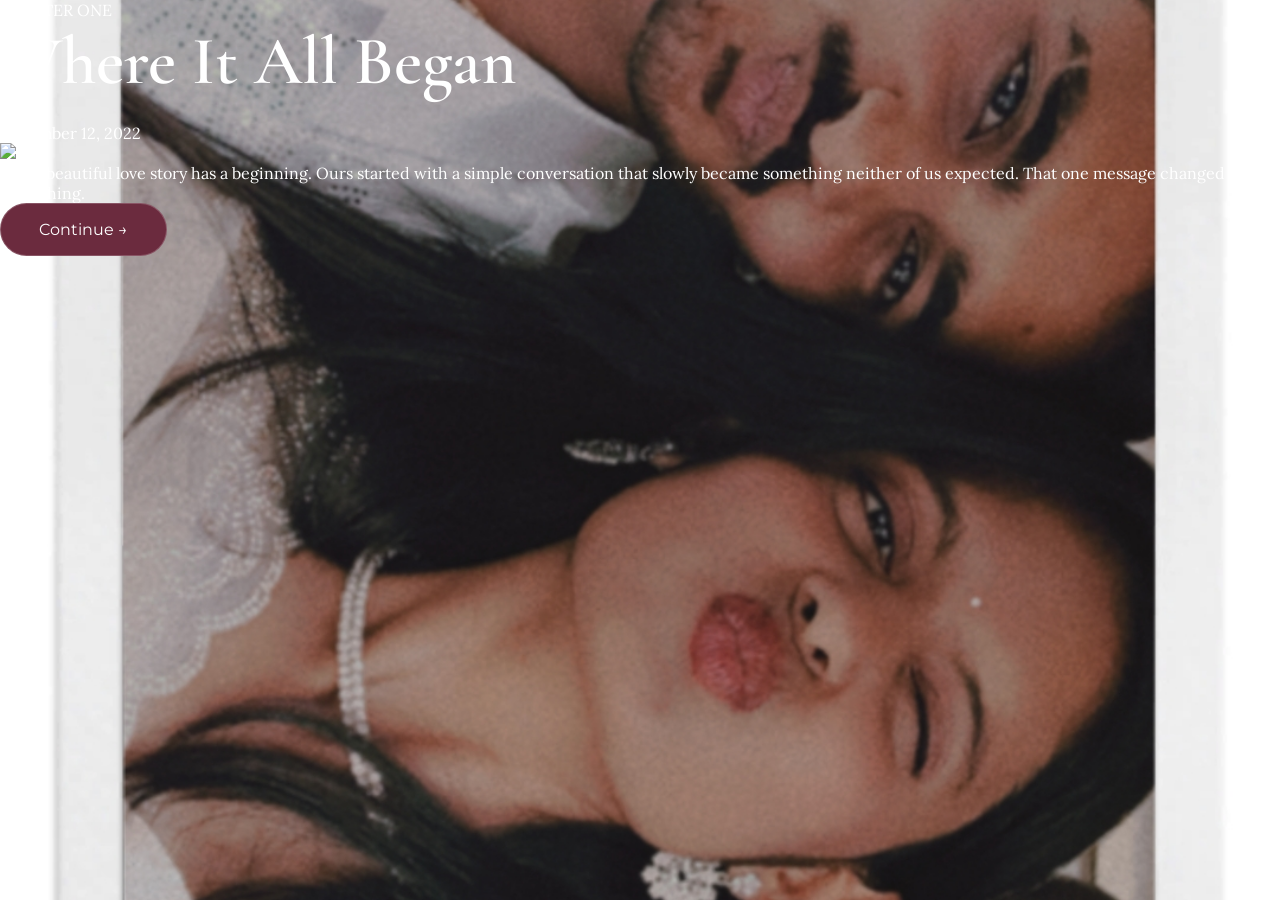
==== beginning.html @ fb708c49 "Create beginning.html" ====
<!DOCTYPE html>
<html lang="en">

<head>

<meta charset="UTF-8">

<meta name="viewport" content="width=device-width, initial-scale=1.0">

<title>Our Beginning</title>

<link href="https://fonts.googleapis.com/css2?family=Cormorant+Garamond:wght@500;700&family=Lora:wght@400;500&family=Montserrat:wght@500&display=swap" rel="stylesheet">

<link rel="stylesheet" href="style.css">

</head>

<body class="beginning-page">

<section class="story-card">

<p class="chapter">
CHAPTER ONE
</p>

<h1>
Where It All Began
</h1>

<p class="date">
November 12, 2022
</p>

<img src="firstchat.jpg" class="memory-image">

<p class="story">

Every beautiful love story has a beginning.

Ours started with a simple conversation that slowly became something neither of us expected.

That one message changed everything.

</p>

<a href="chat.html" class="btn">

Continue →

</a>

</section>

<script src="script.js"></script>

</body>

</html>
---- style.css ----
/* ===========================
   KUSUU ❤️ NAAGII
   HOME PAGE
=========================== */

*{
    margin:0;
    padding:0;
    box-sizing:border-box;
}

html{
    scroll-behavior:smooth;
}

body{
    font-family:'Lora',serif;
    background:url("hero.jpg") center center/cover no-repeat fixed;
    height:100vh;
    overflow:hidden;
    color:#fff;
}

/* Dark Overlay */

.overlay{
    position:fixed;
    top:0;
    left:0;
    width:100%;
    height:100%;
    background:rgba(20,15,15,0.45);
    backdrop-filter:blur(2px);
    z-index:1;
}

/* Hero */

.hero{
    position:relative;
    z-index:2;
    width:100%;
    height:100vh;
    display:flex;
    justify-content:center;
    align-items:center;
    text-align:center;
    padding:25px;
}

.content{
    max-width:700px;
}

/* Small Heading */

.small-text{
    font-family:'Montserrat',sans-serif;
    letter-spacing:4px;
    text-transform:uppercase;
    font-size:13px;
    color:#f5e8da;
    margin-bottom:20px;
}

/* Main Heading */

h1{
    font-family:'Cormorant Garamond',serif;
    font-size:68px;
    font-weight:600;
    color:#fff;
    margin-bottom:20px;
}

h1 span{
    color:#d8b46a;
}

/* Quote */

.quote{
    font-size:22px;
    line-height:1.8;
    color:#f2ebe3;
    margin-bottom:45px;
}

/* Button */

.btn{
    display:inline-block;
    text-decoration:none;
    padding:16px 38px;
    background:#6b2b3e;
    color:white;
    border-radius:50px;
    font-family:'Montserrat',sans-serif;
    transition:.4s;
    border:1px solid rgba(255,255,255,.2);
}

.btn:hover{
    background:#8d4157;
    transform:translateY(-3px);
}

/* Mobile */

@media(max-width:768px){

h1{
    font-size:48px;
}

.quote{
    font-size:18px;
}

.small-text{
    font-size:11px;
    letter-spacing:3px;
}

.btn{
    padding:14px 30px;
}

}
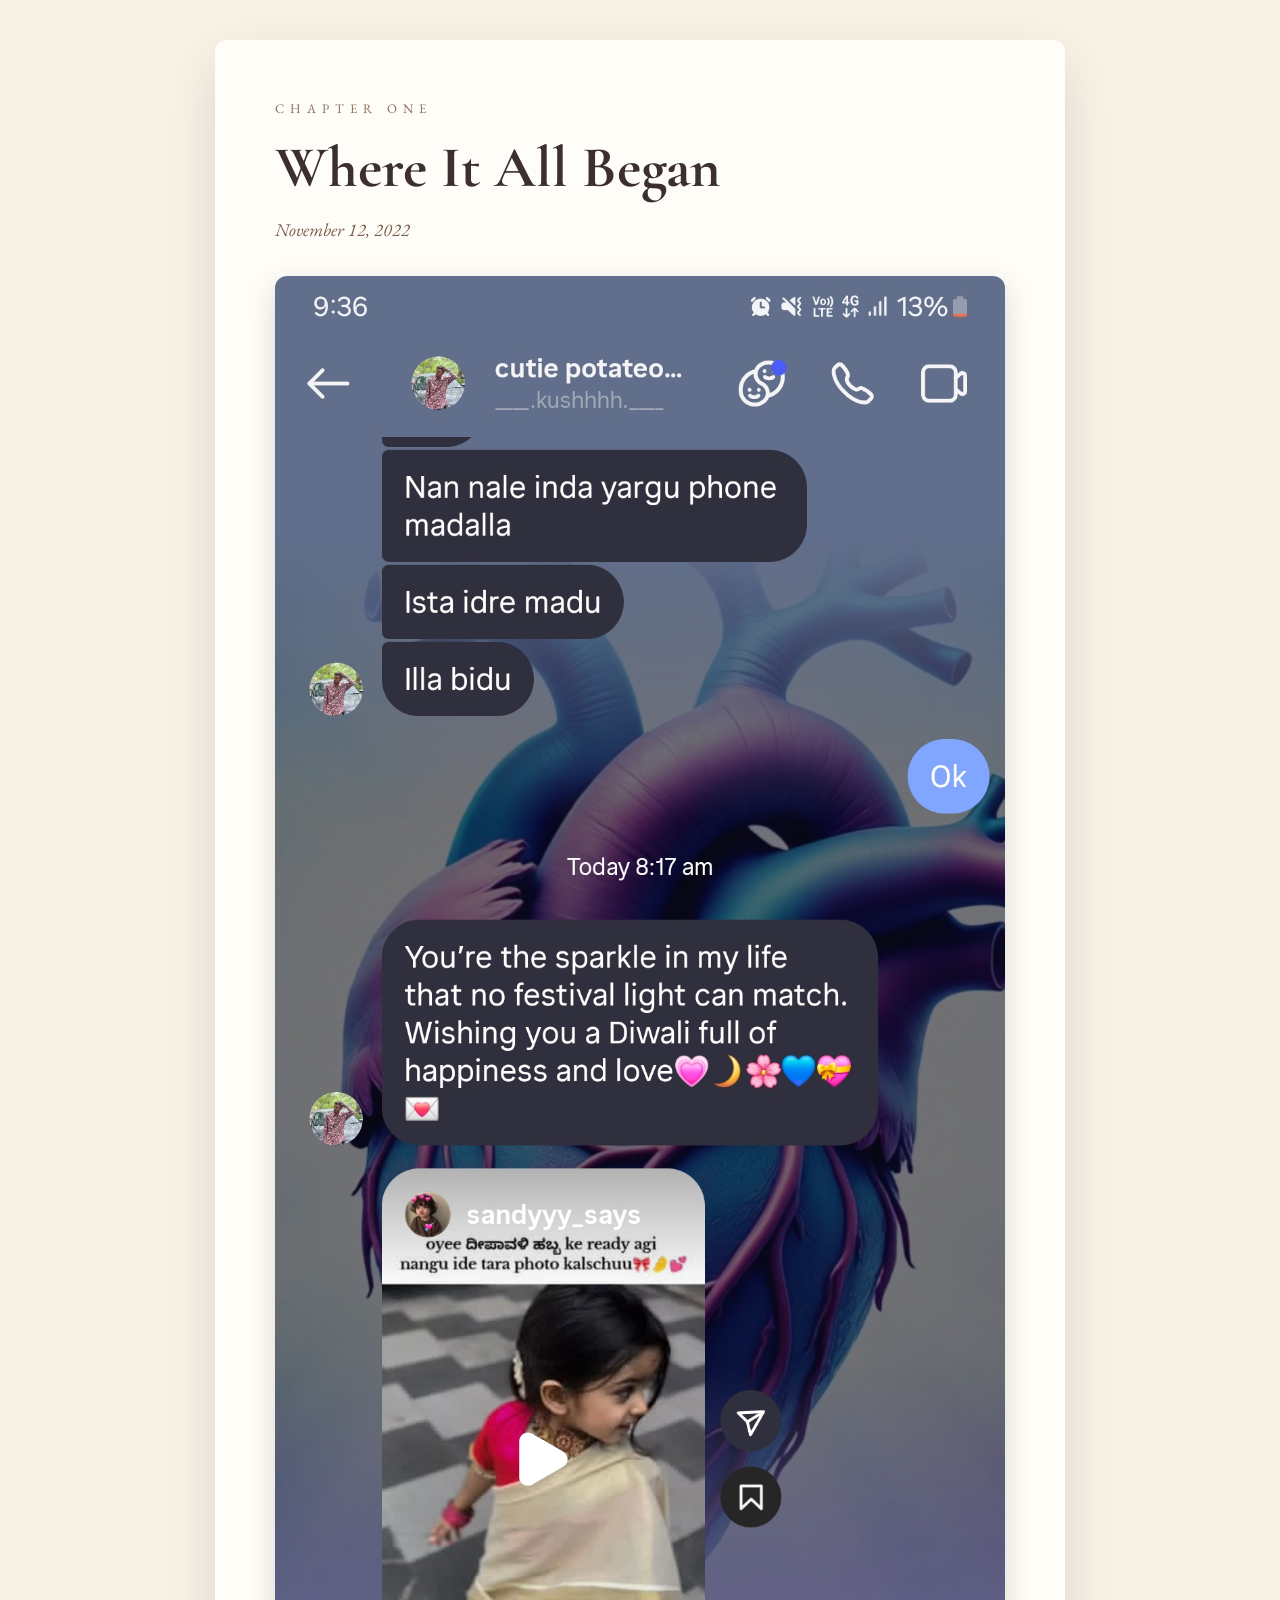
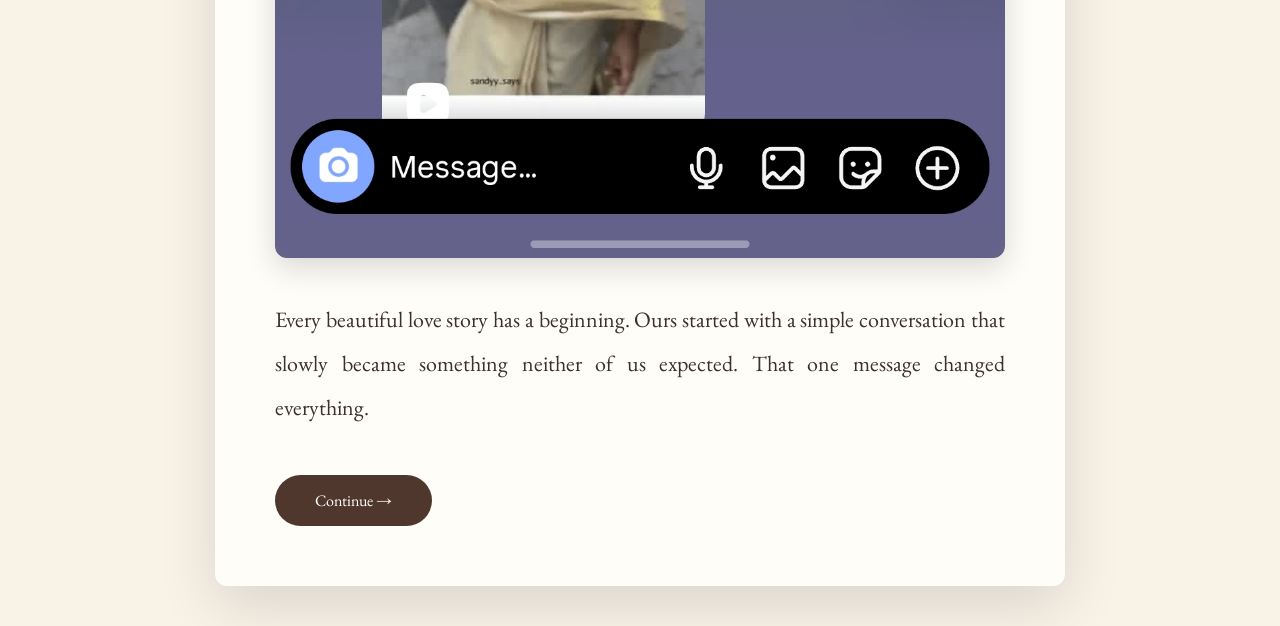
==== commit a38e96c6: "Change stylesheet link to beginning.css" ====
--- a/beginning.html
+++ b/beginning.html
@@ -11,7 +11,7 @@
 
 <link href="https://fonts.googleapis.com/css2?family=Cormorant+Garamond:wght@500;700&family=Lora:wght@400;500&family=Montserrat:wght@500&display=swap" rel="stylesheet">
 
-<link rel="stylesheet" href="style.css">
+<link rel="stylesheet" href="beginning.css">
 
 </head>
 
--- a/beginning.css
+++ b/beginning.css
@@ -0,0 +1,117 @@
+/* ===========================
+   CHAPTER ONE
+   VINTAGE JOURNAL
+=========================== */
+
+@import url('https://fonts.googleapis.com/css2?family=Cormorant+Garamond:wght@400;600;700&family=EB+Garamond:wght@400;500&display=swap');
+
+*{
+margin:0;
+padding:0;
+box-sizing:border-box;
+}
+
+body{
+
+background:#f8f2e7;
+font-family:'EB Garamond',serif;
+color:#3b2f2f;
+padding:40px 20px;
+
+}
+
+.story-card{
+
+max-width:850px;
+margin:auto;
+background:#fffdf8;
+padding:60px;
+border-radius:12px;
+box-shadow:0 20px 60px rgba(0,0,0,.12);
+
+}
+
+.chapter{
+
+letter-spacing:6px;
+text-transform:uppercase;
+font-size:13px;
+color:#8a6d5b;
+margin-bottom:15px;
+
+}
+
+h1{
+
+font-family:'Cormorant Garamond',serif;
+font-size:58px;
+margin-bottom:15px;
+
+}
+
+.date{
+
+font-style:italic;
+font-size:18px;
+margin-bottom:35px;
+color:#7a5c49;
+
+}
+
+.memory-image{
+
+width:100%;
+border-radius:12px;
+margin-bottom:35px;
+box-shadow:0 10px 30px rgba(0,0,0,.15);
+
+}
+
+.story{
+
+font-size:22px;
+line-height:2;
+text-align:justify;
+
+}
+
+.btn{
+
+display:inline-block;
+margin-top:45px;
+padding:15px 40px;
+text-decoration:none;
+background:#4f372d;
+color:white;
+border-radius:50px;
+transition:.4s;
+
+}
+
+.btn:hover{
+
+background:#7a5c49;
+
+}
+
+@media(max-width:768px){
+
+.story-card{
+
+padding:30px;
+
+}
+
+h1{
+
+font-size:40px;
+
+}
+
+.story{
+
+font-size:18px;
+
+}
+
+}
